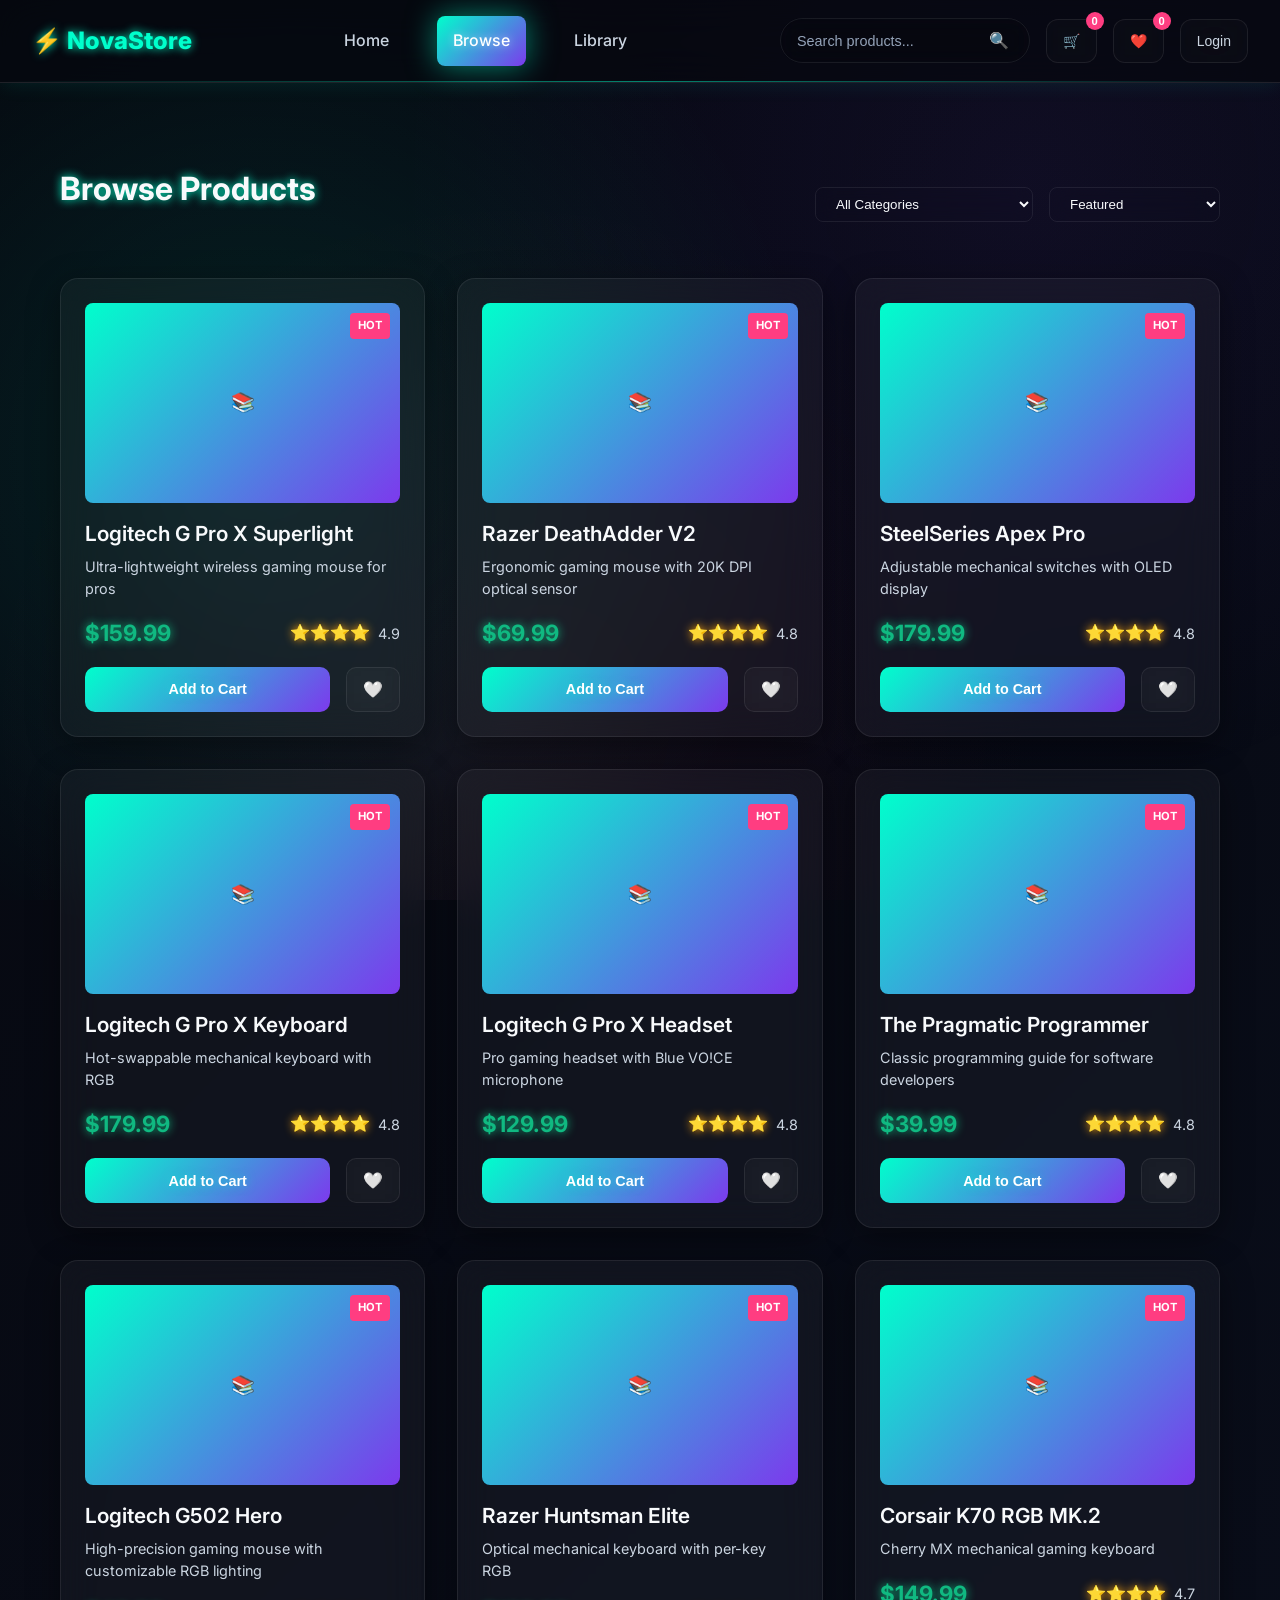
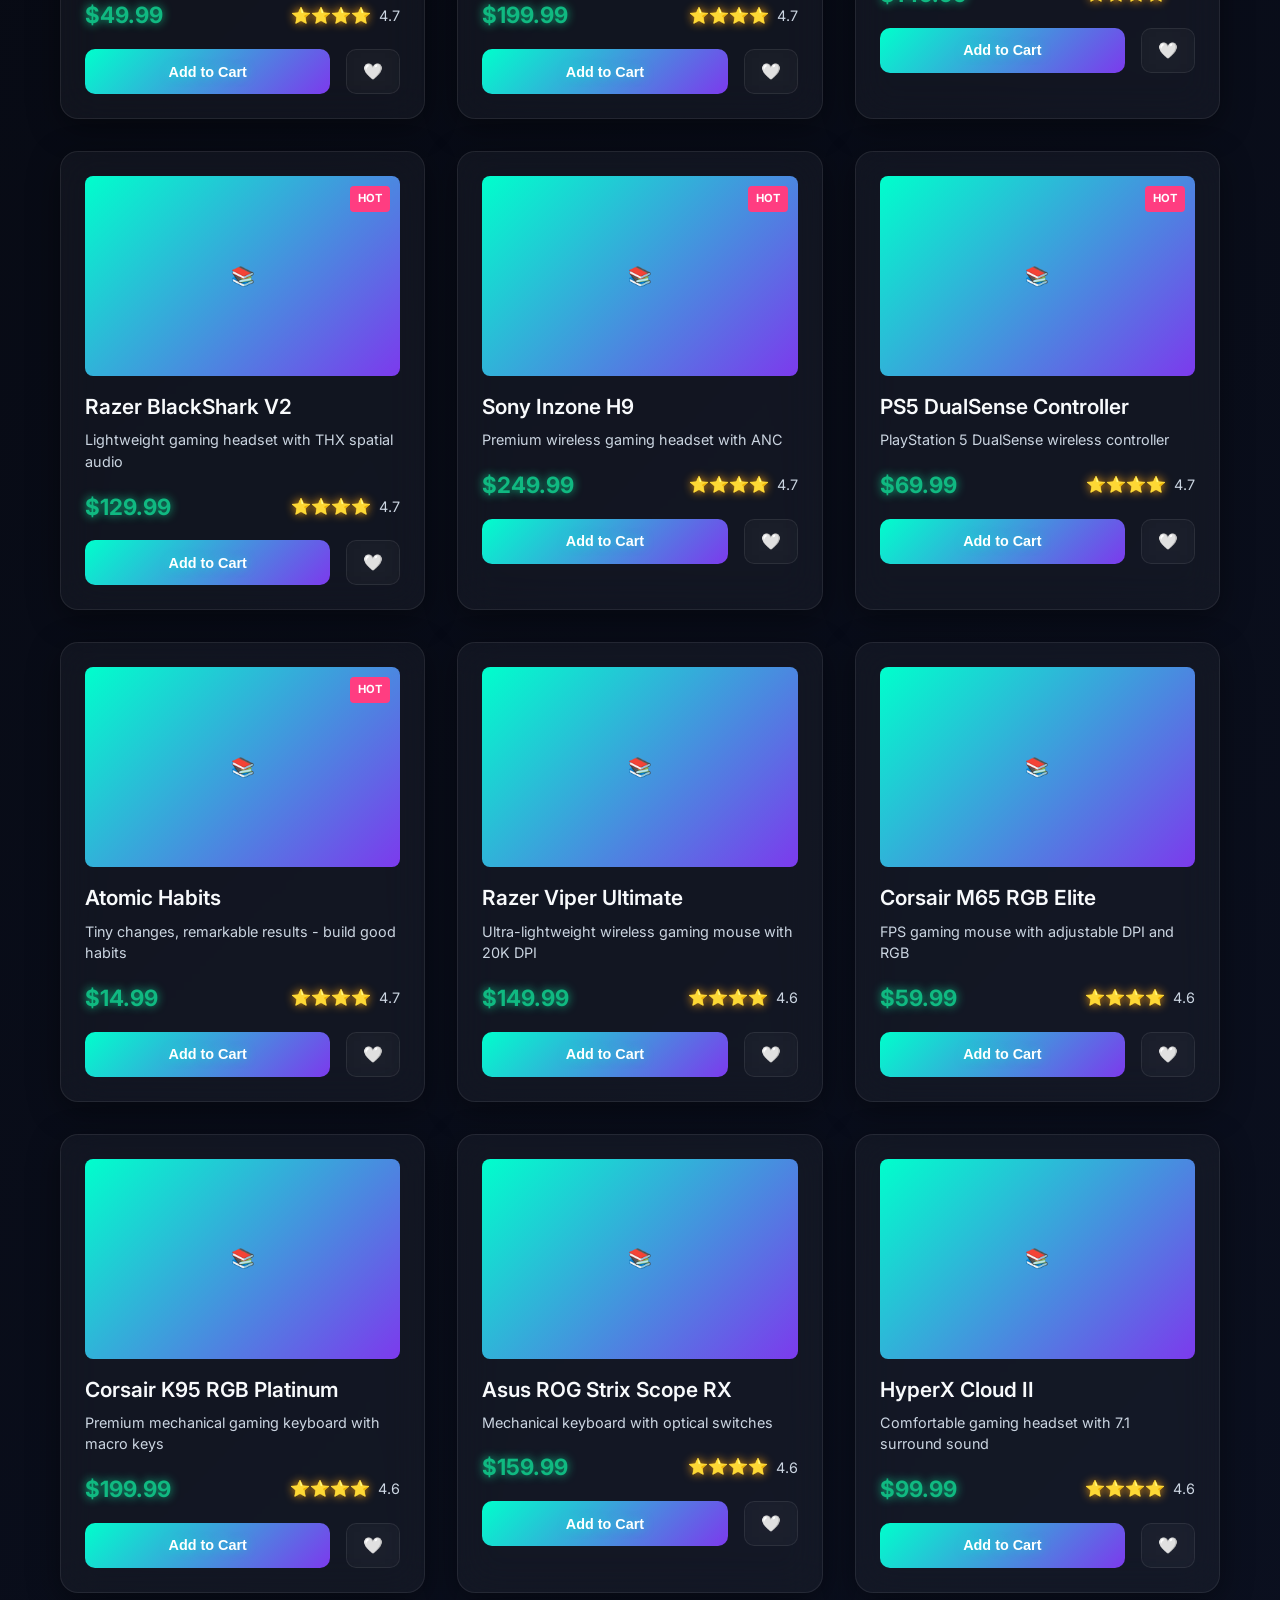
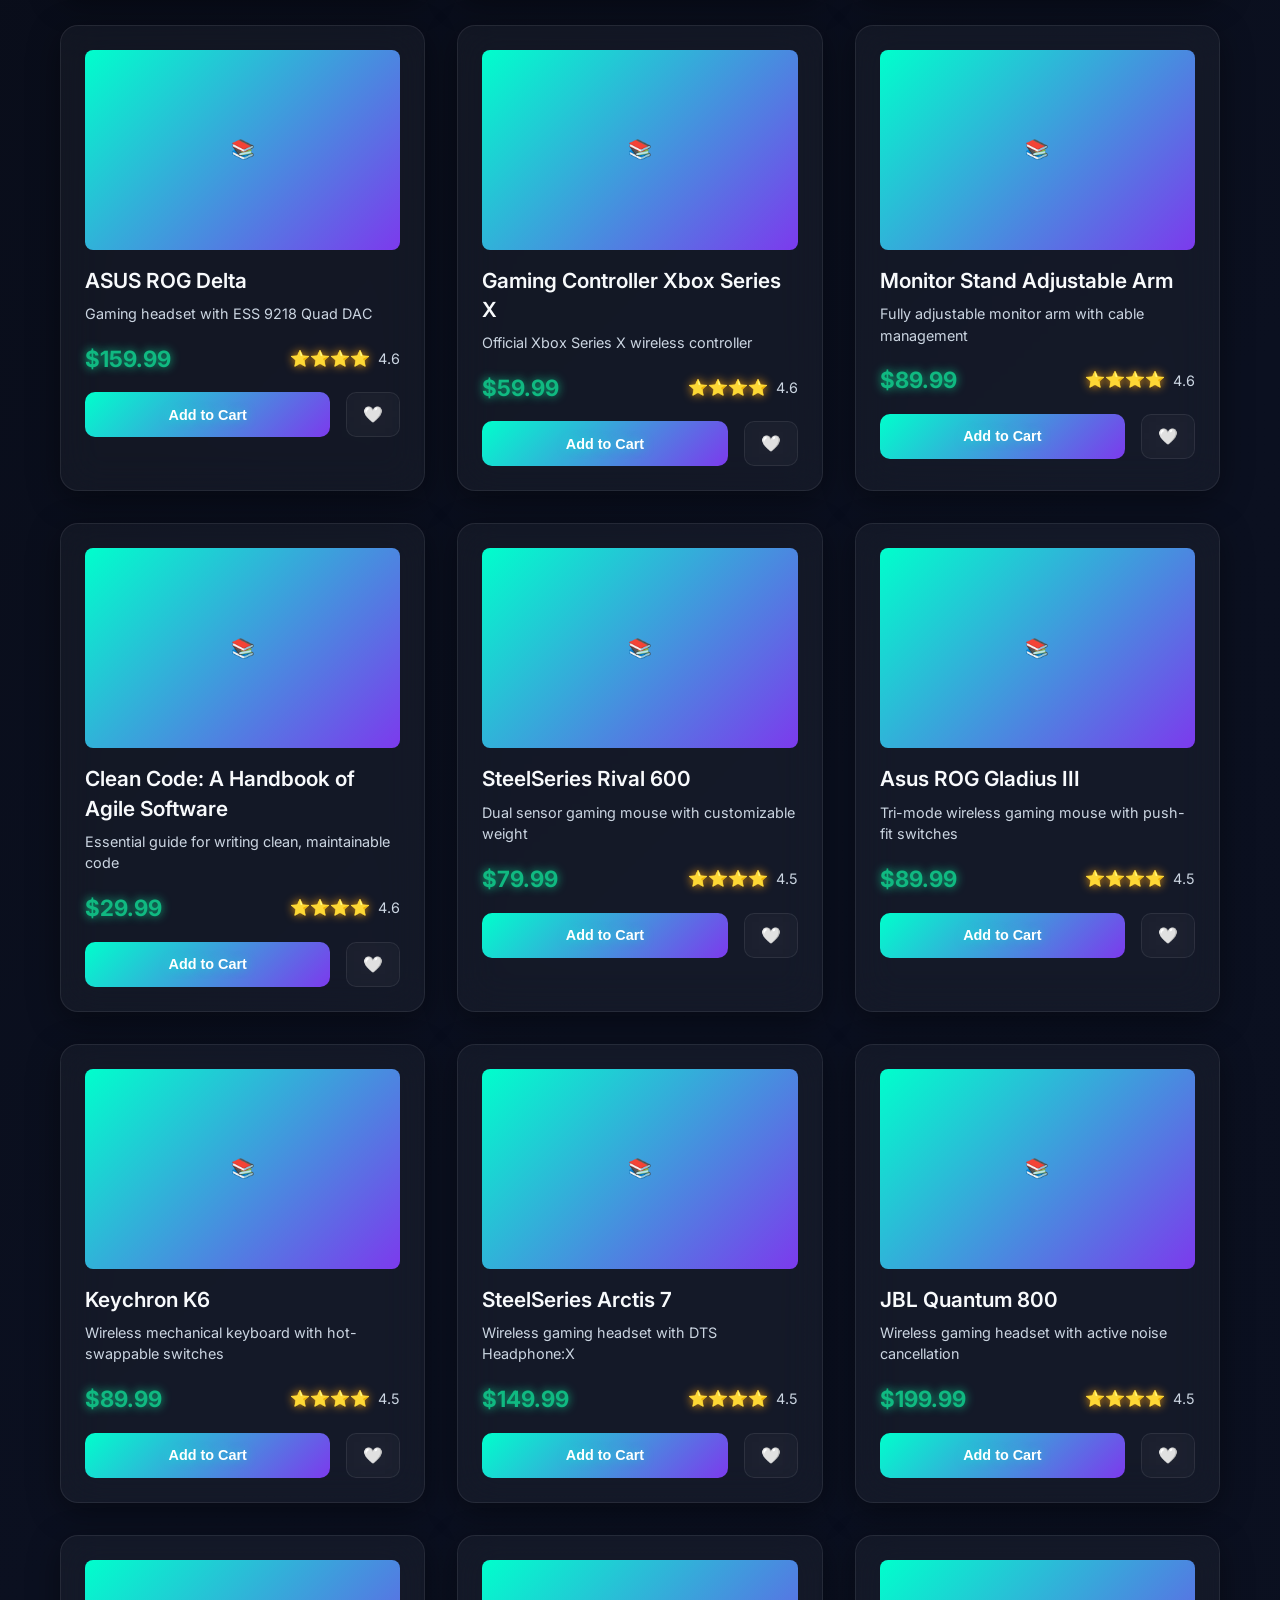
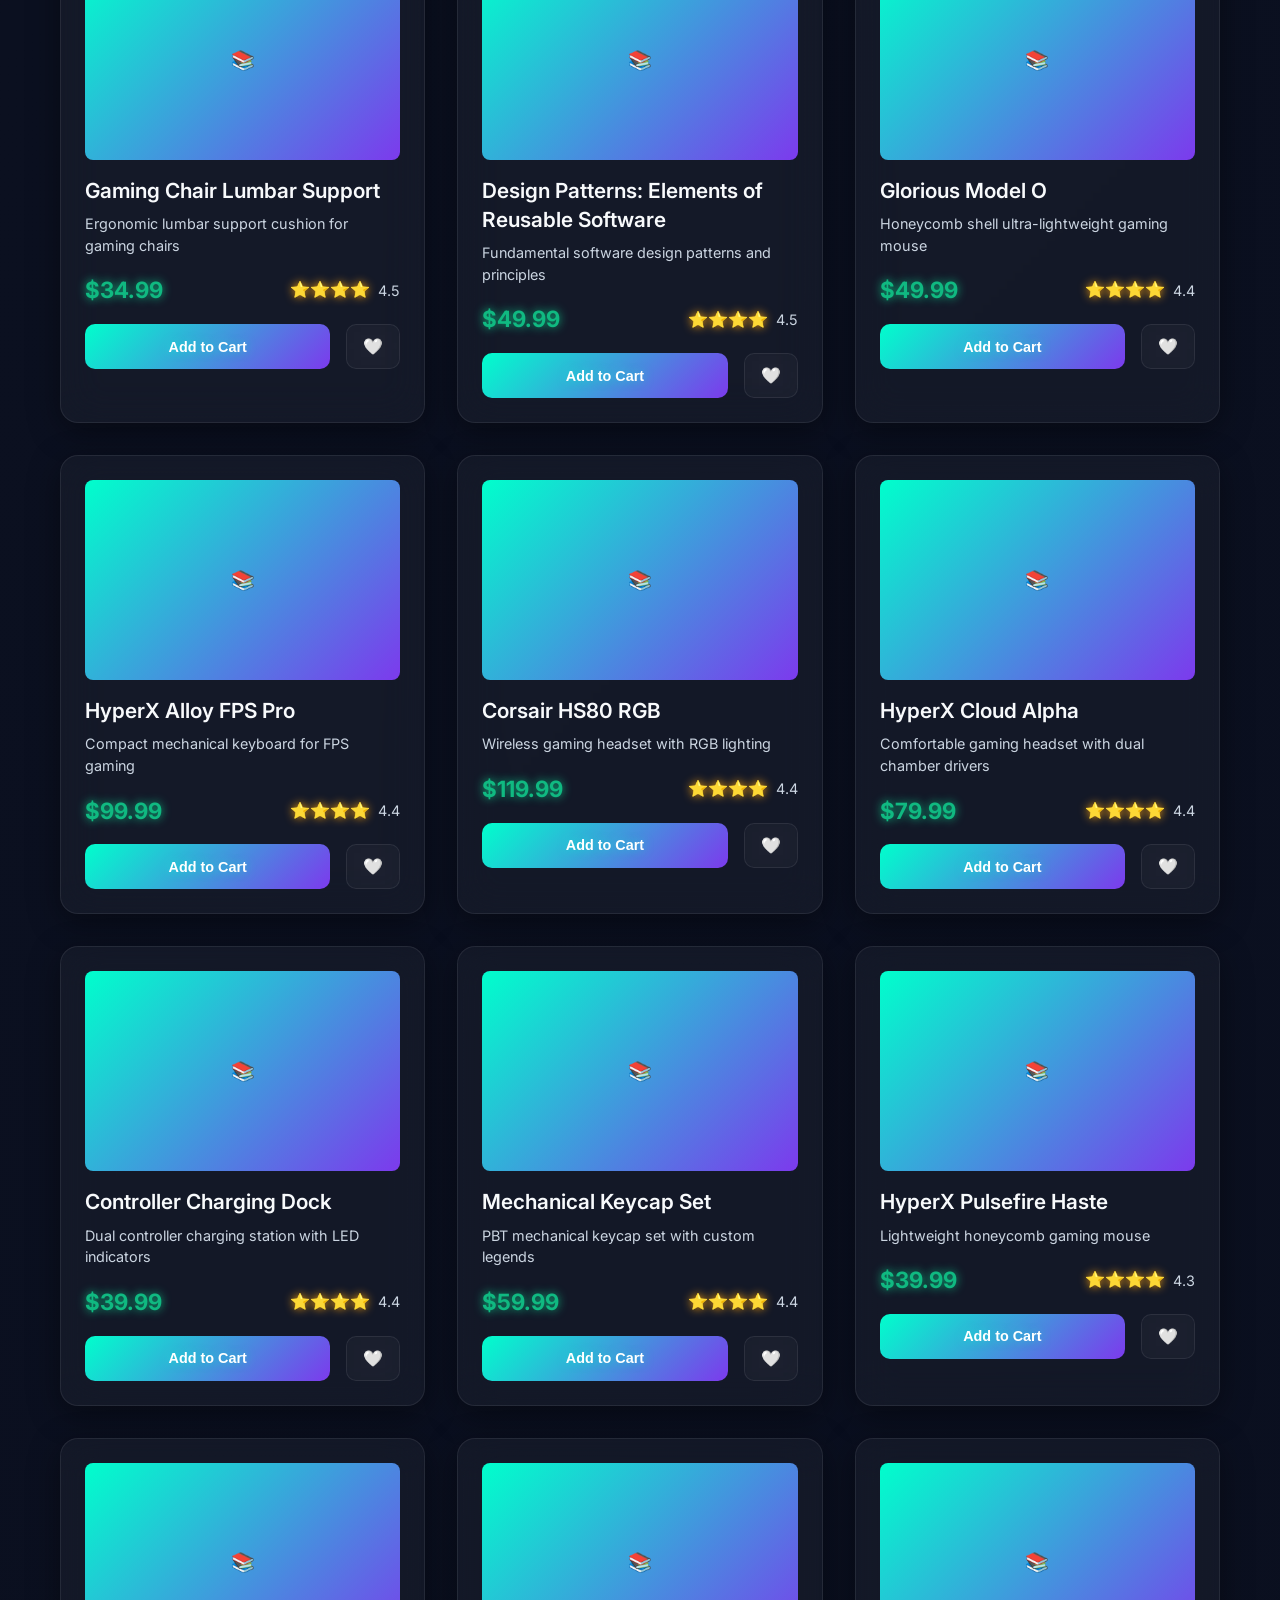
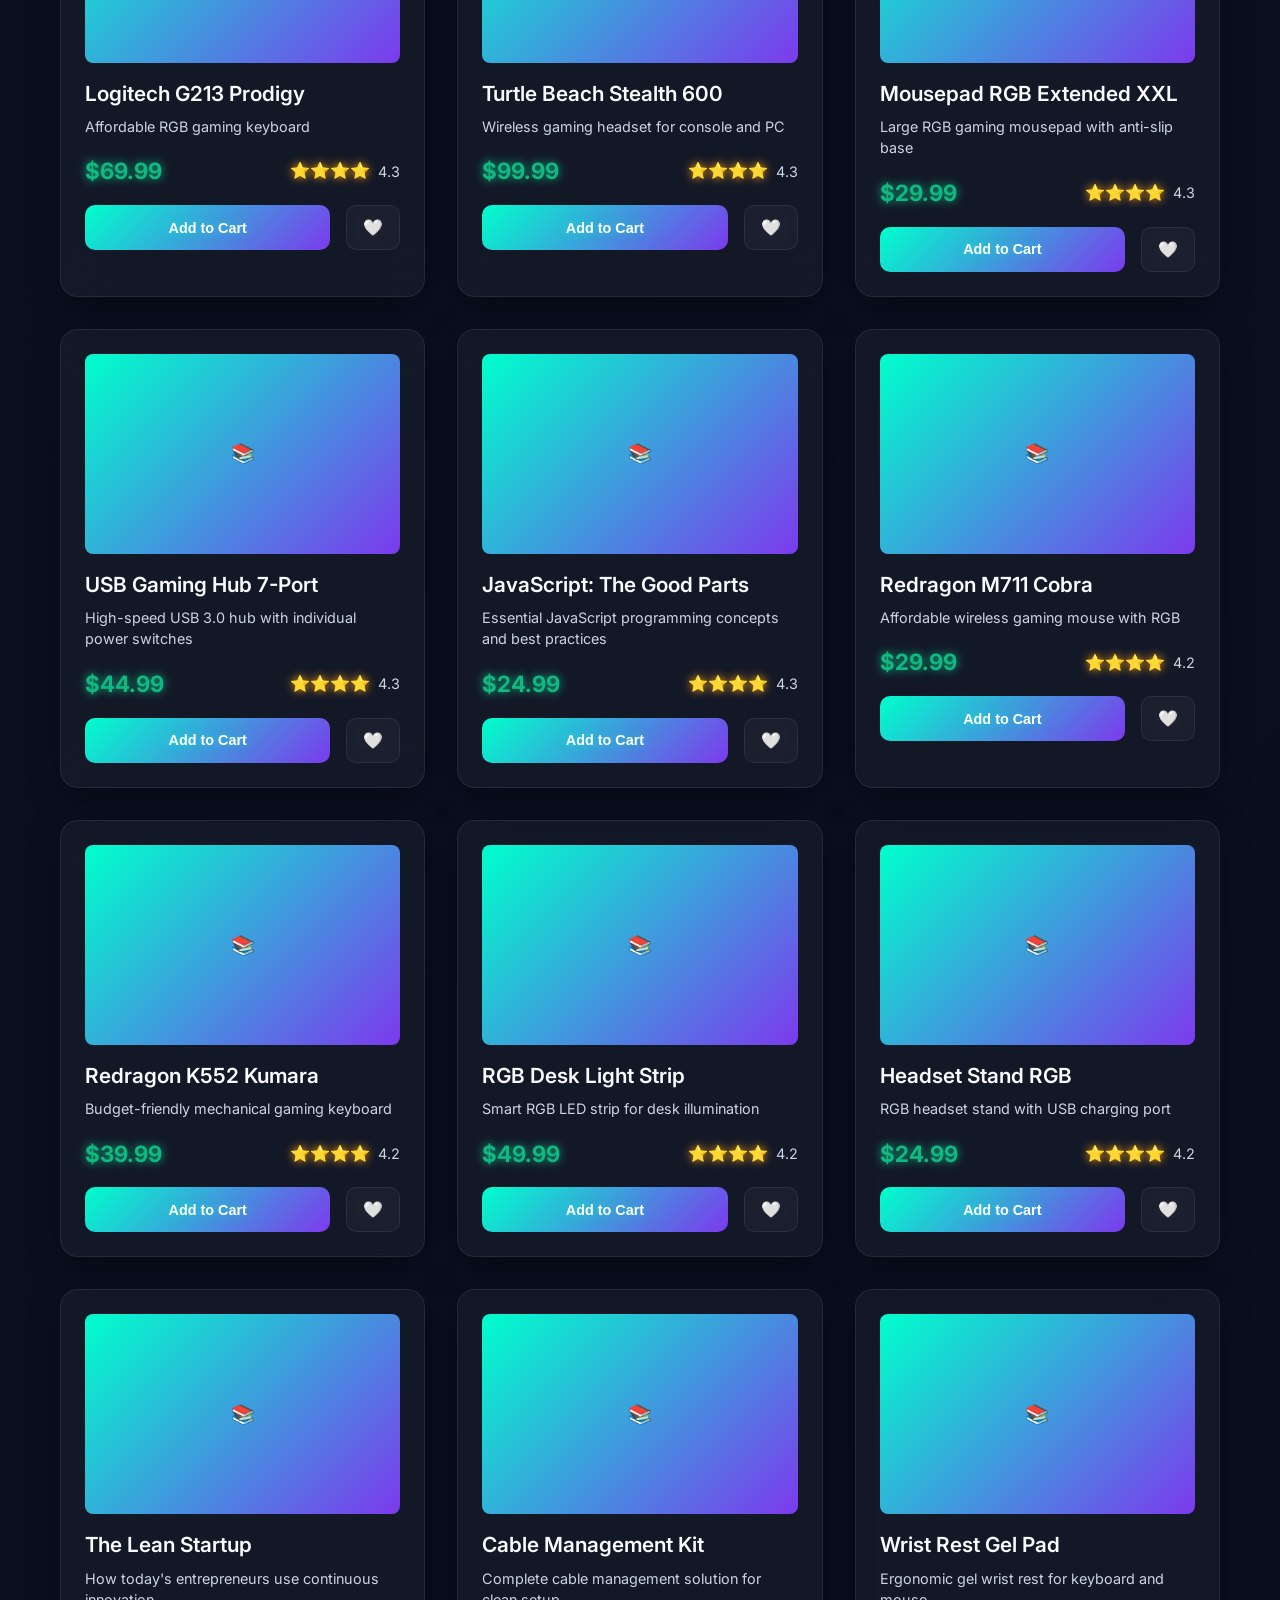
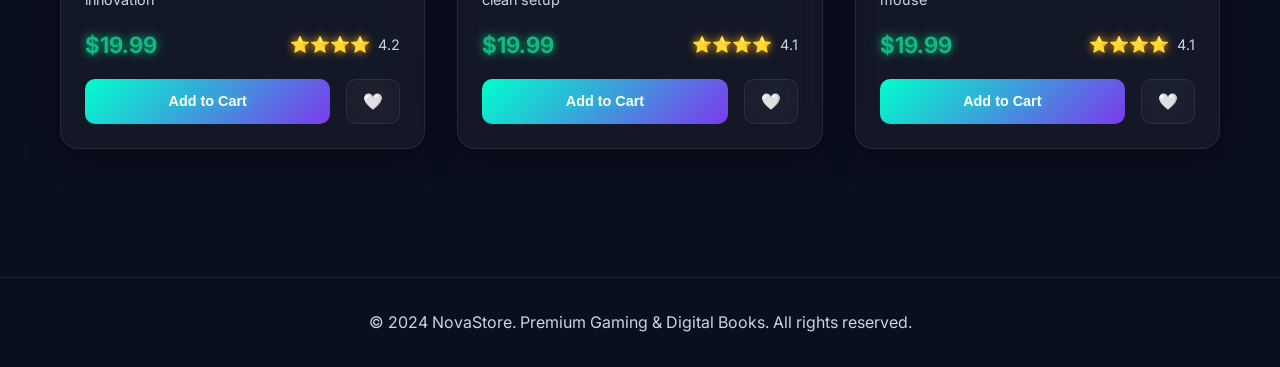
==== browse.html @ 417b8835 "Add files via upload" ====
<!DOCTYPE html>
<html lang="en">
<head>
    <meta charset="UTF-8">
    <meta name="viewport" content="width=device-width, initial-scale=1.0">
    <title>Browse - NovaStore</title>
    <link rel="stylesheet" href="assets/style.css">
    <link rel="preconnect" href="https://fonts.googleapis.com">
    <link rel="preconnect" href="https://fonts.gstatic.com" crossorigin>
    <link href="https://fonts.googleapis.com/css2?family=Inter:wght@300;400;500;600;700;800;900&display=swap" rel="stylesheet">
</head>
<body>
    <!-- Navigation -->
    <nav class="navbar">
        <div class="nav-left">
            <div class="nav-brand">
                <h2>⚡ NovaStore</h2>
            </div>
        </div>
        <div class="nav-center">
            <div class="nav-menu">
                <a href="index.html" class="nav-link">Home</a>
                <a href="browse.html" class="nav-link active">Browse</a>
                <a href="library.html" class="nav-link">Library</a>
            </div>
        </div>
        <div class="nav-right">
            <div class="search-container">
                <input type="text" id="searchInput" placeholder="Search products...">
                <button class="search-btn">🔍</button>
            </div>
            <button class="nav-btn" id="cartBtn">
                <span class="icon">🛒</span>
                <span class="count" id="cartCount">0</span>
            </button>
            <button class="nav-btn" id="wishlistBtn">
                <span class="icon">❤️</span>
                <span class="count" id="wishlistCount">0</span>
            </button>
            <button class="nav-btn" id="loginBtn">Login</button>
        </div>
        <button class="mobile-menu-toggle" id="mobileMenuToggle">☰</button>
    </nav>

    <!-- Browse Section -->
    <section class="browse-section">
        <div class="container">
            <div class="browse-header">
                <h1 class="page-title">Browse Products</h1>
                <div class="filter-controls">
                    <select id="categoryFilter">
                        <option value="all">All Categories</option>
                        <option value="Gaming Gear - Mouse">Gaming Gear - Mouse</option>
                        <option value="Gaming Gear - Keyboard">Gaming Gear - Keyboard</option>
                        <option value="Gaming Gear - Headsets">Gaming Gear - Headsets</option>
                        <option value="Gaming Gear - Accessories">Gaming Gear - Accessories</option>
                        <option value="eBooks">eBooks</option>
                    </select>
                    <select id="sortFilter">
                        <option value="featured">Featured</option>
                        <option value="price-low">Price: Low to High</option>
                        <option value="price-high">Price: High to Low</option>
                        <option value="rating">Rating: High to Low</option>
                    </select>
                </div>
            </div>
            <div class="products-grid" id="allProductsGrid">
                <!-- Products will be dynamically inserted here -->
            </div>
        </div>
    </section>

    <!-- Cart Sidebar -->
    <div class="cart-overlay" id="cartOverlay"></div>
    <div class="cart-sidebar" id="cartSidebar">
        <div class="cart-header">
            <h3>Shopping Cart</h3>
            <button class="close-btn" id="closeCartBtn">×</button>
        </div>
        <div class="cart-items" id="cartItems">
            <!-- Cart items will be dynamically inserted here -->
        </div>
        <div class="cart-footer">
            <div class="cart-total">
                <span>Total:</span>
                <span id="cartTotal">$0.00</span>
            </div>
            <button class="checkout-btn" id="checkoutBtn">Checkout</button>
        </div>
    </div>

    <!-- Wishlist Modal -->
    <div class="wishlist-overlay" id="wishlistOverlay"></div>
    <div class="wishlist-modal" id="wishlistModal">
        <div class="wishlist-header">
            <h3>My Wishlist</h3>
            <button class="close-btn" id="closeWishlistBtn">×</button>
        </div>
        <div class="wishlist-items" id="wishlistItems">
            <!-- Wishlist items will be dynamically inserted here -->
        </div>
    </div>

    <!-- Login Modal -->
    <div class="login-overlay" id="loginOverlay"></div>
    <div class="login-modal" id="loginModal">
        <div class="login-header">
            <h3>Login to NovaStore</h3>
            <button class="close-btn" id="closeLoginBtn">×</button>
        </div>
        <form id="loginForm">
            <div class="form-group">
                <input type="text" id="loginUsername" placeholder="Username" required>
            </div>
            <div class="form-group">
                <input type="password" id="loginPassword" placeholder="Password" required>
            </div>
            <button type="submit" class="btn-primary">Login</button>
        </form>
    </div>

    <!-- Toast Notifications -->
    <div class="toast-container" id="toastContainer"></div>

    <!-- Footer -->
    <footer class="footer">
        <div class="container">
            <p>&copy; 2024 NovaStore. Premium Gaming & Digital Books. All rights reserved.</p>
        </div>
    </footer>

    <script src="assets/app.js" defer></script>
</body>
</html>
---- assets/style.css ----
/* NovaStore - Premium Dark Neon SaaS Gaming Marketplace */
:root {
    /* Premium Dark Neon Theme Variables */
    --bg-primary: #06080f;
    --bg-secondary: #0b1020;
    --bg-gradient: linear-gradient(135deg, #06080f 0%, #0b1020 50%, #0a0f1f 100%);
    --card-bg: rgba(255, 255, 255, 0.04);
    --card-glass: rgba(255, 255, 255, 0.02);
    --border: rgba(255, 255, 255, 0.08);
    --border-glow: rgba(255, 255, 255, 0.12);
    
    /* Neon Accent Colors */
    --primary: #00ffcc;
    --secondary: #7c3aed;
    --accent: #ff3d81;
    --success: #10b981;
    --warning: #f59e0b;
    --error: #ef4444;
    
    /* Text System */
    --text: #e5e7eb;
    --text-primary: #f8fafc;
    --text-secondary: #cbd5e1;
    --text-muted: #94a3b8;
    --text-dim: #64748b;
    
    /* Shadow & Glow System */
    --shadow-glow: 0 0 20px rgba(0, 255, 204, 0.3);
    --shadow-card: 0 8px 32px rgba(0, 0, 0, 0.4);
    --shadow-hover: 0 12px 48px rgba(0, 255, 204, 0.15);
    --glow-primary: 0 0 30px rgba(0, 255, 204, 0.5);
    --glow-secondary: 0 0 25px rgba(124, 58, 237, 0.4);
    --glow-accent: 0 0 20px rgba(255, 61, 129, 0.4);
    
    /* Glass Effect Values */
    --glass-blur: blur(20px);
    --glass-bg: rgba(6, 8, 15, 0.7);
    --glass-border: rgba(255, 255, 255, 0.1);
}

* {
    margin: 0;
    padding: 0;
    box-sizing: border-box;
}

body {
    font-family: 'Inter', -apple-system, BlinkMacSystemFont, 'Segoe UI', sans-serif;
    background: var(--bg-gradient);
    color: var(--text-primary);
    line-height: 1.6;
    overflow-x: hidden;
    min-height: 100vh;
    position: relative;
}

body::before {
    content: '';
    position: fixed;
    top: 0;
    left: 0;
    right: 0;
    bottom: 0;
    background: radial-gradient(circle at 20% 50%, rgba(0, 255, 204, 0.1) 0%, transparent 50%),
                radial-gradient(circle at 80% 20%, rgba(124, 58, 237, 0.08) 0%, transparent 50%),
                radial-gradient(circle at 40% 80%, rgba(255, 61, 129, 0.06) 0%, transparent 50%);
    pointer-events: none;
    z-index: -1;
    animation: backgroundFloat 20s ease-in-out infinite;
}

.container {
    max-width: 1200px;
    margin: 0 auto;
    padding: 0 20px;
}

/* Navigation - Steam Style Glass UI */
.navbar {
    display: flex;
    justify-content: space-between;
    align-items: center;
    padding: 1rem 2rem;
    background: var(--glass-bg);
    backdrop-filter: var(--glass-blur);
    border-bottom: 1px solid var(--glass-border);
    position: sticky;
    top: 0;
    z-index: 1000;
    box-shadow: 0 0 20px rgba(0, 255, 204, 0.1);
    transition: all 0.3s ease;
}

.navbar::after {
    content: '';
    position: absolute;
    bottom: 0;
    left: 0;
    right: 0;
    height: 1px;
    background: linear-gradient(90deg, transparent, var(--primary), transparent);
    opacity: 0.5;
    animation: borderGlow 3s ease-in-out infinite;
}

.nav-left {
    display: flex;
    align-items: center;
    flex: 0 0 auto;
}

.nav-brand h2 {
    font-weight: 800;
    font-size: 1.5rem;
    color: var(--primary);
    margin: 0;
    text-shadow: 0 0 10px var(--primary);
}

.nav-center {
    display: flex;
    justify-content: center;
    align-items: center;
    flex: 1 0 auto;
}

.nav-menu {
    display: flex;
    align-items: center;
    gap: 2rem;
}

.nav-link {
    color: var(--text-secondary);
    text-decoration: none;
    font-weight: 500;
    padding: 0.75rem 1rem;
    border-radius: 8px;
    transition: all 0.3s ease;
    position: relative;
    overflow: hidden;
}

.nav-link::before {
    content: '';
    position: absolute;
    top: 0;
    left: -100%;
    width: 100%;
    height: 100%;
    background: linear-gradient(90deg, transparent, rgba(0, 255, 204, 0.2), transparent);
    transition: left 0.5s ease;
}

.nav-link:hover {
    background: var(--card-glass);
    color: var(--primary);
    transform: translateY(-2px);
    box-shadow: 0 4px 12px rgba(0, 255, 204, 0.2);
}

.nav-link:hover::before {
    left: 100%;
}

.nav-link.active {
    background: linear-gradient(135deg, var(--primary), var(--secondary));
    color: white;
    box-shadow: var(--glow-primary);
    text-shadow: 0 0 10px rgba(255, 255, 255, 0.5);
}

.nav-right {
    display: flex;
    align-items: center;
    gap: 1rem;
    flex: 0 0 auto;
}

.search-container {
    display: flex;
    align-items: center;
    background: var(--bg-glass);
    border: 1px solid var(--border);
    border-radius: 25px;
    padding: 0.5rem 1rem;
    transition: all 0.3s ease;
    min-width: 200px;
    backdrop-filter: blur(10px);
}

.search-container input {
    background: none;
    border: none;
    color: var(--text-primary);
    font-size: 0.9rem;
    width: 100%;
    outline: none;
}

.search-container input::placeholder {
    color: var(--text-muted);
}

.search-btn {
    background: none;
    border: none;
    color: var(--text-secondary);
    cursor: pointer;
    font-size: 1rem;
    padding: 0.25rem;
    margin-left: 0.5rem;
}

.nav-btn {
    background: var(--card-glass);
    border: 1px solid var(--border);
    color: var(--text-secondary);
    border-radius: 10px;
    padding: 0.5rem 1rem;
    cursor: pointer;
    transition: all 0.3s cubic-bezier(0.4, 0, 0.2, 1);
    font-weight: 500;
    font-size: 0.9rem;
    position: relative;
    backdrop-filter: var(--glass-blur);
    overflow: hidden;
}

.nav-btn::before {
    content: '';
    position: absolute;
    top: 50%;
    left: 50%;
    width: 0;
    height: 0;
    background: radial-gradient(circle, rgba(0, 255, 204, 0.2), transparent);
    transform: translate(-50%, -50%);
    transition: all 0.4s ease;
    border-radius: 50%;
}

.nav-btn:hover {
    border-color: var(--primary);
    color: var(--primary);
    transform: translateY(-3px) scale(1.05);
    box-shadow: var(--glow-primary);
}

.nav-btn:hover::before {
    width: 100%;
    height: 100%;
}

.nav-btn.bounce {
    animation: cartBounce 0.6s ease;
}

.nav-btn .count {
    position: absolute;
    top: -8px;
    right: -8px;
    background: var(--accent);
    color: white;
    border-radius: 50%;
    width: 18px;
    height: 18px;
    display: flex;
    align-items: center;
    justify-content: center;
    font-size: 0.7rem;
    font-weight: 700;
}

/* Enhanced Badge/Count Styling */
.cart-count,
.wishlist-count,
.badge,
.item-count {
    position: absolute;
    top: -6px;
    right: -6px;

    min-width: 18px;
    height: 18px;
    padding: 0 5px;

    display: flex;
    align-items: center;
    justify-content: center;

    font-size: 11px;
    font-weight: 700;
    line-height: 1;

    border-radius: 999px;

    background: #ff3d81;
    color: #ffffff;

    box-shadow: 0 0 10px rgba(255, 61, 129, 0.5);

    z-index: 10;
}

/* Enhanced Navigation Button Styling */
.nav-actions button,
.nav-btn,
.icon-btn {
    position: relative;

    /* make buttons bigger */
    padding: 10px 16px;
    min-width: 44px;
    min-height: 44px;

    font-size: 14px;

    display: flex;
    align-items: center;
    justify-content: center;

    border-radius: 12px;
}

/* make icons container stable */
.nav-actions {
    display: flex;
    align-items: center;
    gap: 12px;
}

.navbar,
.nav-actions,
.nav-btn,
.icon-btn {
    overflow: visible !important;
}

/* Make sure navbar is on top layer */
.navbar {
    position: sticky;
    top: 0;
    z-index: 9999;
}

/* Ensure buttons are proper stacking context */
.nav-actions button,
.nav-btn,
.icon-btn {
    position: relative;
    z-index: 1;
}

/* FORCE badge ABOVE EVERYTHING */
.cart-count,
.wishlist-count,
.badge,
.item-count {
    position: absolute;
    top: -6px;
    right: -6px;

    z-index: 99999 !important;

    min-width: 18px;
    height: 18px;

    display: flex;
    align-items: center;
    justify-content: center;

    font-size: 11px;
    font-weight: 700;

    border-radius: 999px;

    background: #ff3d81;
    color: white;

    box-shadow: 0 0 10px rgba(255, 61, 129, 0.6);
}

/* extra safety for mobile */
@media (max-width: 768px) {
    .nav-actions button,
    .nav-btn,
    .icon-btn {
        padding: 12px 18px;
        min-width: 48px;
        min-height: 48px;
    }
}

.mobile-menu-toggle {
    display: none;
    background: var(--bg-glass);
    border: 1px solid var(--border);
    border-radius: 8px;
    padding: 0.5rem;
    cursor: pointer;
    color: var(--text-primary);
    font-size: 1.2rem;
}

/* Hero Section */
.hero {
    padding: 8rem 0;
    background: linear-gradient(135deg, var(--bg-dark) 0%, var(--bg-card) 100%);
    position: relative;
    overflow: hidden;
}

.hero-content {
    text-align: center;
    position: relative;
    z-index: 1;
    max-width: 800px;
    margin: 0 auto;
}

.hero-title {
    font-size: clamp(2.5rem, 5vw, 4rem);
    font-weight: 900;
    margin-bottom: 1rem;
    background: linear-gradient(135deg, var(--primary), var(--secondary));
    -webkit-background-clip: text;
    background-clip: text;
    -webkit-text-fill-color: transparent;
    color: transparent;
    text-shadow: 0 0 30px rgba(99, 102, 241, 0.5);
}

.hero-subtitle {
    font-size: 1.2rem;
    color: var(--text-secondary);
    margin-bottom: 2rem;
    opacity: 0.9;
}

.hero-actions {
    display: flex;
    gap: 1rem;
    justify-content: center;
    flex-wrap: wrap;
}

.hero-background {
    position: absolute;
    top: 0;
    left: 0;
    right: 0;
    bottom: 0;
    background: radial-gradient(circle, rgba(99, 102, 241, 0.1) 0%, transparent 70%);
    animation: float 6s ease-in-out infinite;
}

/* Section Styles */
section {
    padding: 5rem 0;
}

.section-title, .page-title {
    font-size: 2rem;
    font-weight: 700;
    color: var(--text-primary);
    margin-bottom: 2rem;
    text-align: center;
    text-shadow: 0 0 10px var(--primary);
}

/* Featured Section */
.featured-section {
    background: var(--bg-card);
    border-top: 1px solid var(--border);
}

/* Categories Section */
.categories-section {
    background: var(--bg-dark);
}

.categories-grid {
    display: grid;
    grid-template-columns: repeat(auto-fit, minmax(250px, 1fr));
    gap: 2rem;
    margin-bottom: 3rem;
}

.category-card {
    background: var(--bg-glass);
    border: 1px solid var(--border);
    border-radius: 16px;
    padding: 2rem;
    text-align: center;
    cursor: pointer;
    transition: all 0.3s ease;
    backdrop-filter: blur(10px);
    position: relative;
    overflow: hidden;
}

.category-card:hover {
    transform: translateY(-8px);
    border-color: var(--primary);
    box-shadow: 0 20px 40px rgba(99, 102, 241, 0.3);
}

.category-icon {
    font-size: 3rem;
    margin-bottom: 1rem;
    filter: drop-shadow(0 0 10px var(--secondary));
}

.category-card h3 {
    font-size: 1.3rem;
    font-weight: 600;
    color: var(--text-primary);
    margin-bottom: 0.5rem;
}

.category-card p {
    color: var(--text-secondary);
    font-size: 0.9rem;
}

/* Browse Section */
.browse-section {
    background: var(--bg-dark);
    min-height: 60vh;
}

.browse-header {
    display: flex;
    justify-content: space-between;
    align-items: center;
    margin-bottom: 2rem;
    flex-wrap: wrap;
    gap: 1rem;
}

.filter-controls {
    display: flex;
    gap: 1rem;
}

.filter-controls select {
    background: var(--bg-glass);
    border: 1px solid var(--border);
    color: var(--text-primary);
    padding: 0.5rem 1rem;
    border-radius: 8px;
    cursor: pointer;
    min-width: 150px;
    backdrop-filter: blur(10px);
    transition: all 0.3s ease;
}

.filter-controls select:hover {
    border-color: var(--primary);
}

/* Library Section */
.library-section {
    background: var(--bg-dark);
    min-height: 60vh;
}

.library-header {
    display: flex;
    justify-content: space-between;
    align-items: center;
    margin-bottom: 2rem;
    flex-wrap: wrap;
    gap: 1rem;
}

.library-stats {
    color: var(--text-secondary);
    font-size: 1rem;
}

.library-stats #libraryCount {
    color: var(--primary);
    font-weight: 600;
}

.empty-state {
    text-align: center;
    padding: 4rem 2rem;
    background: var(--bg-glass);
    border: 1px solid var(--border);
    border-radius: 16px;
    backdrop-filter: blur(10px);
}

.empty-icon {
    font-size: 4rem;
    margin-bottom: 1rem;
    opacity: 0.5;
}

.empty-state h3 {
    font-size: 1.5rem;
    color: var(--text-primary);
    margin-bottom: 1rem;
}

.empty-state p {
    color: var(--text-secondary);
    margin-bottom: 2rem;
}

/* Products Grid */
.products-grid {
    display: grid;
    grid-template-columns: repeat(auto-fill, minmax(300px, 1fr));
    gap: 2rem;
    margin-bottom: 3rem;
}

/* Product Cards - World-Class Glassmorphism */
.product-card {
    background: var(--card-bg);
    border: 1px solid var(--border);
    border-radius: 18px;
    padding: 1.5rem;
    transition: all 0.4s cubic-bezier(0.4, 0, 0.2, 1);
    position: relative;
    overflow: hidden;
    backdrop-filter: var(--glass-blur);
    box-shadow: var(--shadow-card);
}

.product-card::before {
    content: '';
    position: absolute;
    top: 0;
    left: 0;
    right: 0;
    bottom: 0;
    background: linear-gradient(135deg, 
        rgba(0, 255, 204, 0.05) 0%, 
        rgba(124, 58, 237, 0.03) 50%, 
        rgba(255, 61, 129, 0.02) 100%);
    opacity: 0;
    transition: opacity 0.4s ease;
    pointer-events: none;
}

.product-card:hover {
    transform: translateY(-12px) scale(1.02);
    border-color: var(--primary);
    box-shadow: var(--shadow-hover);
    background: var(--card-glass);
}

.product-card:hover::before {
    opacity: 1;
}

.product-image {
    width: 100%;
    height: 200px;
    background: linear-gradient(135deg, var(--primary), var(--secondary));
    border-radius: 8px;
    display: flex;
    align-items: center;
    justify-content: center;
    color: white;
    font-size: 1.2rem;
    font-weight: 600;
    margin-bottom: 1rem;
    position: relative;
}

.product-badge {
    position: absolute;
    top: 10px;
    right: 10px;
    background: var(--accent);
    color: white;
    padding: 0.25rem 0.5rem;
    border-radius: 4px;
    font-size: 0.7rem;
    font-weight: 700;
    text-transform: uppercase;
}

.product-title {
    font-size: 1.3rem;
    font-weight: 600;
    color: var(--text-primary);
    margin-bottom: 0.5rem;
    line-height: 1.4;
}

.product-description {
    color: var(--text-secondary);
    font-size: 0.9rem;
    line-height: 1.5;
    margin-bottom: 1rem;
}

.product-meta {
    display: flex;
    justify-content: space-between;
    align-items: center;
    margin-bottom: 1rem;
}

.product-price {
    font-size: 1.4rem;
    font-weight: 700;
    color: var(--success);
    text-shadow: 0 0 10px var(--success);
}

.product-rating {
    display: flex;
    align-items: center;
    gap: 0.5rem;
}

.stars {
    color: var(--warning);
    filter: drop-shadow(0 0 5px var(--warning));
}

.rating-value {
    color: var(--text-secondary);
    font-size: 0.9rem;
}

.product-actions {
    display: flex;
    gap: 1rem;
}

.product-btn {
    background: linear-gradient(135deg, var(--primary), var(--secondary));
    color: white;
    border: none;
    border-radius: 10px;
    padding: 0.75rem 1.5rem;
    font-weight: 600;
    cursor: pointer;
    transition: all 0.3s cubic-bezier(0.4, 0, 0.2, 1);
    font-size: 0.9rem;
    flex: 1;
    text-shadow: 0 0 10px rgba(0, 255, 204, 0.5);
    position: relative;
    overflow: hidden;
}

.product-btn::before {
    content: '';
    position: absolute;
    top: 0;
    left: -100%;
    width: 100%;
    height: 100%;
    background: linear-gradient(90deg, transparent, rgba(255, 255, 255, 0.2), transparent);
    transition: left 0.6s ease;
}

.product-btn:hover {
    transform: translateY(-3px) scale(1.02);
    box-shadow: var(--glow-primary);
    background: linear-gradient(135deg, var(--primary), var(--accent));
}

.product-btn:hover::before {
    left: 100%;
}

.product-btn:active {
    transform: translateY(-1px) scale(1.01);
    transition: all 0.1s ease;
}

.product-btn:disabled {
    background: var(--text-dim);
    cursor: not-allowed;
    transform: none;
    box-shadow: none;
    opacity: 0.6;
}

.product-btn:disabled::before {
    display: none;
}

.wishlist-btn {
    background: var(--card-glass);
    border: 1px solid var(--border);
    color: var(--text-secondary);
    border-radius: 10px;
    padding: 0.75rem 1rem;
    cursor: pointer;
    transition: all 0.3s cubic-bezier(0.4, 0, 0.2, 1);
    font-size: 1rem;
    backdrop-filter: var(--glass-blur);
    position: relative;
    overflow: hidden;
}

.wishlist-btn::before {
    content: '';
    position: absolute;
    top: 50%;
    left: 50%;
    width: 0;
    height: 0;
    background: radial-gradient(circle, rgba(255, 61, 129, 0.3), transparent);
    transform: translate(-50%, -50%);
    transition: all 0.4s ease;
    border-radius: 50%;
}

.wishlist-btn:hover {
    border-color: var(--accent);
    color: var(--accent);
    transform: translateY(-3px) scale(1.05);
    box-shadow: var(--glow-accent);
    background: var(--card-bg);
}

.wishlist-btn:hover::before {
    width: 100%;
    height: 100%;
}

.wishlist-btn.active {
    background: linear-gradient(135deg, var(--accent), var(--secondary));
    border-color: var(--accent);
    color: white;
    box-shadow: var(--glow-accent);
    animation: heartPulse 1.5s ease-in-out infinite;
}

.wishlist-btn:active {
    transform: translateY(-1px) scale(1.02);
    transition: all 0.1s ease;
}

/* Cart Sidebar */
.cart-overlay, .wishlist-overlay, .login-overlay {
    position: fixed;
    top: 0;
    left: 0;
    right: 0;
    bottom: 0;
    background: rgba(0, 0, 0, 0.9);
    z-index: 999;
    opacity: 0;
    visibility: hidden;
    transition: all 0.3s ease;
    backdrop-filter: blur(10px);
}

.cart-overlay.active, .wishlist-overlay.active, .login-overlay.active {
    opacity: 1;
    visibility: visible;
}

.cart-sidebar {
    position: fixed;
    top: 0;
    right: -400px;
    width: 350px;
    height: 100vh;
    background: var(--bg-card);
    border-left: 1px solid var(--primary);
    z-index: 1000;
    transition: right 0.3s ease;
    overflow-y: auto;
    backdrop-filter: blur(20px);
}

.cart-sidebar.active {
    right: 0;
    box-shadow: -10px 0 30px rgba(99, 102, 241, 0.3);
}

.cart-header, .wishlist-header, .login-header {
    display: flex;
    justify-content: space-between;
    align-items: center;
    padding: 1.5rem;
    border-bottom: 1px solid var(--border);
}

.close-btn {
    background: none;
    border: none;
    color: var(--text-muted);
    font-size: 1.5rem;
    cursor: pointer;
    padding: 0.5rem;
    transition: color 0.3s ease;
}

.close-btn:hover {
    color: var(--accent);
}

.cart-items, .wishlist-items {
    padding: 1rem;
    max-height: calc(100vh - 200px);
    overflow-y: auto;
}

.cart-item, .wishlist-item {
    display: flex;
    justify-content: space-between;
    align-items: center;
    padding: 1rem;
    border-bottom: 1px solid var(--border);
    background: var(--bg-glass);
    margin-bottom: 0.5rem;
    border-radius: 8px;
}

.cart-item:last-child, .wishlist-item:last-child {
    border-bottom: none;
}

.cart-item-info, .wishlist-item-info {
    flex: 1;
}

.cart-item-title, .wishlist-item-title {
    font-weight: 600;
    color: var(--text-primary);
    margin-bottom: 0.5rem;
}

.cart-item-price, .wishlist-item-price {
    color: var(--success);
    font-weight: 700;
    margin-bottom: 0.5rem;
}

.quantity-controls {
    display: flex;
    align-items: center;
    gap: 0.5rem;
}

.quantity-btn {
    background: var(--bg-glass);
    border: 1px solid var(--border);
    color: var(--text-secondary);
    border-radius: 4px;
    width: 24px;
    height: 24px;
    cursor: pointer;
    display: flex;
    align-items: center;
    justify-content: center;
    font-size: 0.8rem;
    transition: all 0.3s ease;
}

.quantity-btn:hover {
    background: var(--primary);
    color: white;
}

.quantity-value {
    color: var(--text-primary);
    font-weight: 500;
    min-width: 20px;
    text-align: center;
}

.remove-item {
    background: none;
    border: none;
    color: var(--accent);
    cursor: pointer;
    padding: 0.5rem;
    transition: color 0.3s ease;
}

.remove-item:hover {
    color: var(--error);
}

.cart-footer {
    padding: 1.5rem;
    border-top: 1px solid var(--border);
    background: var(--bg-glass);
}

.cart-total {
    display: flex;
    justify-content: space-between;
    align-items: center;
    margin-bottom: 1rem;
    font-size: 1.1rem;
    font-weight: 600;
}

.checkout-btn {
    background: linear-gradient(135deg, var(--success), var(--primary));
    color: white;
    border: none;
    border-radius: 8px;
    padding: 0.75rem 1.5rem;
    font-weight: 600;
    cursor: pointer;
    transition: all 0.3s ease;
    width: 100%;
    text-shadow: 0 0 10px rgba(16, 185, 129, 0.5);
}

.checkout-btn:hover {
    transform: translateY(-2px);
    box-shadow: 0 10px 20px rgba(16, 185, 129, 0.4);
}

/* Modals */
.wishlist-modal, .login-modal {
    position: fixed;
    top: 50%;
    left: 50%;
    transform: translate(-50%, -50%);
    background: var(--bg-card);
    border: 1px solid var(--primary);
    border-radius: 16px;
    padding: 2rem;
    max-width: 500px;
    width: 90%;
    z-index: 1001;
    opacity: 0;
    visibility: hidden;
    transition: all 0.3s ease;
    backdrop-filter: blur(20px);
}

.wishlist-modal.active, .login-modal.active {
    opacity: 1;
    visibility: visible;
    transform: translate(-50%, -50%) scale(1);
    box-shadow: 0 20px 40px rgba(99, 102, 241, 0.3);
}

/* Forms */
.form-group {
    margin-bottom: 1.5rem;
}

.form-group input {
    width: 100%;
    background: var(--bg-glass);
    border: 1px solid var(--border);
    border-radius: 8px;
    padding: 1rem;
    color: var(--text-primary);
    font-size: 1rem;
    transition: all 0.3s ease;
}

.form-group input:focus {
    outline: none;
    border-color: var(--primary);
    box-shadow: 0 0 10px rgba(99, 102, 241, 0.2);
}

.form-group input::placeholder {
    color: var(--text-muted);
}

/* Buttons */
.btn-primary, .btn-secondary {
    background: linear-gradient(135deg, var(--primary), var(--secondary));
    color: white;
    border: none;
    border-radius: 8px;
    padding: 0.75rem 2rem;
    font-weight: 600;
    cursor: pointer;
    transition: all 0.3s ease;
    text-decoration: none;
    display: inline-block;
    text-shadow: 0 0 10px rgba(99, 102, 241, 0.5);
}

.btn-secondary {
    background: var(--bg-glass);
    border: 1px solid var(--primary);
    color: var(--text-primary);
}

.btn-primary:hover, .btn-secondary:hover {
    transform: translateY(-2px);
    box-shadow: 0 10px 20px rgba(99, 102, 241, 0.4);
}

/* Toast Notifications */
.toast-container {
    position: fixed;
    top: 20px;
    right: 20px;
    z-index: 2000;
}

.toast {
    background: var(--card-glass);
    border: 1px solid var(--border);
    border-radius: 12px;
    padding: 1rem 1.5rem;
    margin-bottom: 1rem;
    color: var(--text-primary);
    font-weight: 500;
    animation: slideInFromRight 0.4s cubic-bezier(0.4, 0, 0.2, 1);
    min-width: 280px;
    backdrop-filter: var(--glass-blur);
    box-shadow: var(--shadow-card);
    position: relative;
    overflow: hidden;
}

.toast::before {
    content: '';
    position: absolute;
    top: 0;
    left: 0;
    right: 0;
    height: 2px;
    background: linear-gradient(90deg, transparent, var(--primary), transparent);
    animation: shimmer 2s ease-in-out infinite;
}

.toast.success {
    border-color: var(--success);
    background: rgba(16, 185, 129, 0.1);
}

.toast.error {
    border-color: var(--error);
    background: rgba(239, 68, 68, 0.1);
}

/* Footer */
.footer {
    background: var(--bg-card);
    padding: 2rem 0;
    text-align: center;
    border-top: 1px solid var(--border);
}

.footer p {
    color: var(--text-secondary);
}

/* High-End SaaS Animations */
@keyframes fadeIn {
    from { opacity: 0; }
    to { opacity: 1; }
}

@keyframes fadeInUp {
    from { 
        opacity: 0;
        transform: translateY(40px);
    }
    to {
        opacity: 1;
        transform: translateY(0);
    }
}

@keyframes slideInFromRight {
    from { 
        opacity: 0;
        transform: translateX(50px);
    }
    to {
        opacity: 1;
        transform: translateX(0);
    }
}

@keyframes float {
    0%, 100% { transform: translate(-50%, -50%) scale(1); }
    50% { transform: translate(-50%, -50%) scale(1.1); }
}

@keyframes backgroundFloat {
    0%, 100% { 
        background-position: 0% 50%;
        transform: scale(1);
    }
    50% { 
        background-position: 100% 50%;
        transform: scale(1.05);
    }
}

@keyframes borderGlow {
    0%, 100% { opacity: 0.3; }
    50% { opacity: 0.8; }
}

@keyframes heartPulse {
    0%, 100% { 
        transform: scale(1);
        box-shadow: var(--glow-accent);
    }
    50% { 
        transform: scale(1.05);
        box-shadow: 0 0 25px rgba(255, 61, 129, 0.6);
    }
}

@keyframes glowPulse {
    0%, 100% { 
        box-shadow: var(--glow-primary);
    }
    50% { 
        box-shadow: 0 0 40px rgba(0, 255, 204, 0.7);
    }
}

@keyframes cartBounce {
    0%, 100% { transform: scale(1); }
    25% { transform: scale(1.2) rotate(-5deg); }
    50% { transform: scale(0.9) rotate(5deg); }
    75% { transform: scale(1.1) rotate(-2deg); }
}

@keyframes shimmer {
    0% { background-position: -200% center; }
    100% { background-position: 200% center; }
}

.animate-fade-in {
    opacity: 0;
    animation: fadeIn 0.8s ease-out forwards;
}

/* Mobile Responsiveness */
@media (max-width: 768px) {
    .navbar {
        padding: 1rem;
        flex-wrap: wrap;
    }
    
    .nav-left {
        flex: 1;
    }
    
    .nav-center {
        order: 3;
        flex-basis: 100%;
        margin-top: 1rem;
    }
    
    .nav-menu {
        display: none;
        position: absolute;
        top: 100%;
        left: 0;
        right: 0;
        background: var(--bg-card);
        border: 1px solid var(--primary);
        border-radius: 12px;
        padding: 1rem;
        opacity: 0;
        visibility: hidden;
        transform: translateY(-10px);
        transition: all 0.3s ease;
        z-index: 999;
        flex-direction: column;
        gap: 1rem;
    }
    
    .nav-menu.active {
        display: flex;
        opacity: 1;
        visibility: visible;
        transform: translateY(0);
    }
    
    .mobile-menu-toggle {
        display: block;
    }
    
    .products-grid {
        grid-template-columns: repeat(auto-fill, minmax(250px, 1fr));
        gap: 1rem;
    }
    
    .cart-sidebar {
        width: 300px;
        right: -300px;
    }
    
    .wishlist-modal, .login-modal {
        width: 95%;
        margin: 1rem;
        padding: 1.5rem;
    }
    
    .hero-actions {
        flex-direction: column;
        align-items: center;
    }
    
    .browse-header, .library-header {
        flex-direction: column;
        gap: 1rem;
    }
    
    .filter-controls {
        justify-content: center;
    }
    
    .categories-grid {
        grid-template-columns: repeat(auto-fit, minmax(200px, 1fr));
        gap: 1rem;
    }
}

@media (max-width: 480px) {
    .products-grid {
        grid-template-columns: 1fr;
    }
    
    .nav-right {
        gap: 0.5rem;
    }
    
    .search-container {
        min-width: 150px;
    }
    
    .nav-btn {
        padding: 0.5rem 0.75rem;
        font-size: 0.8rem;
    }
}
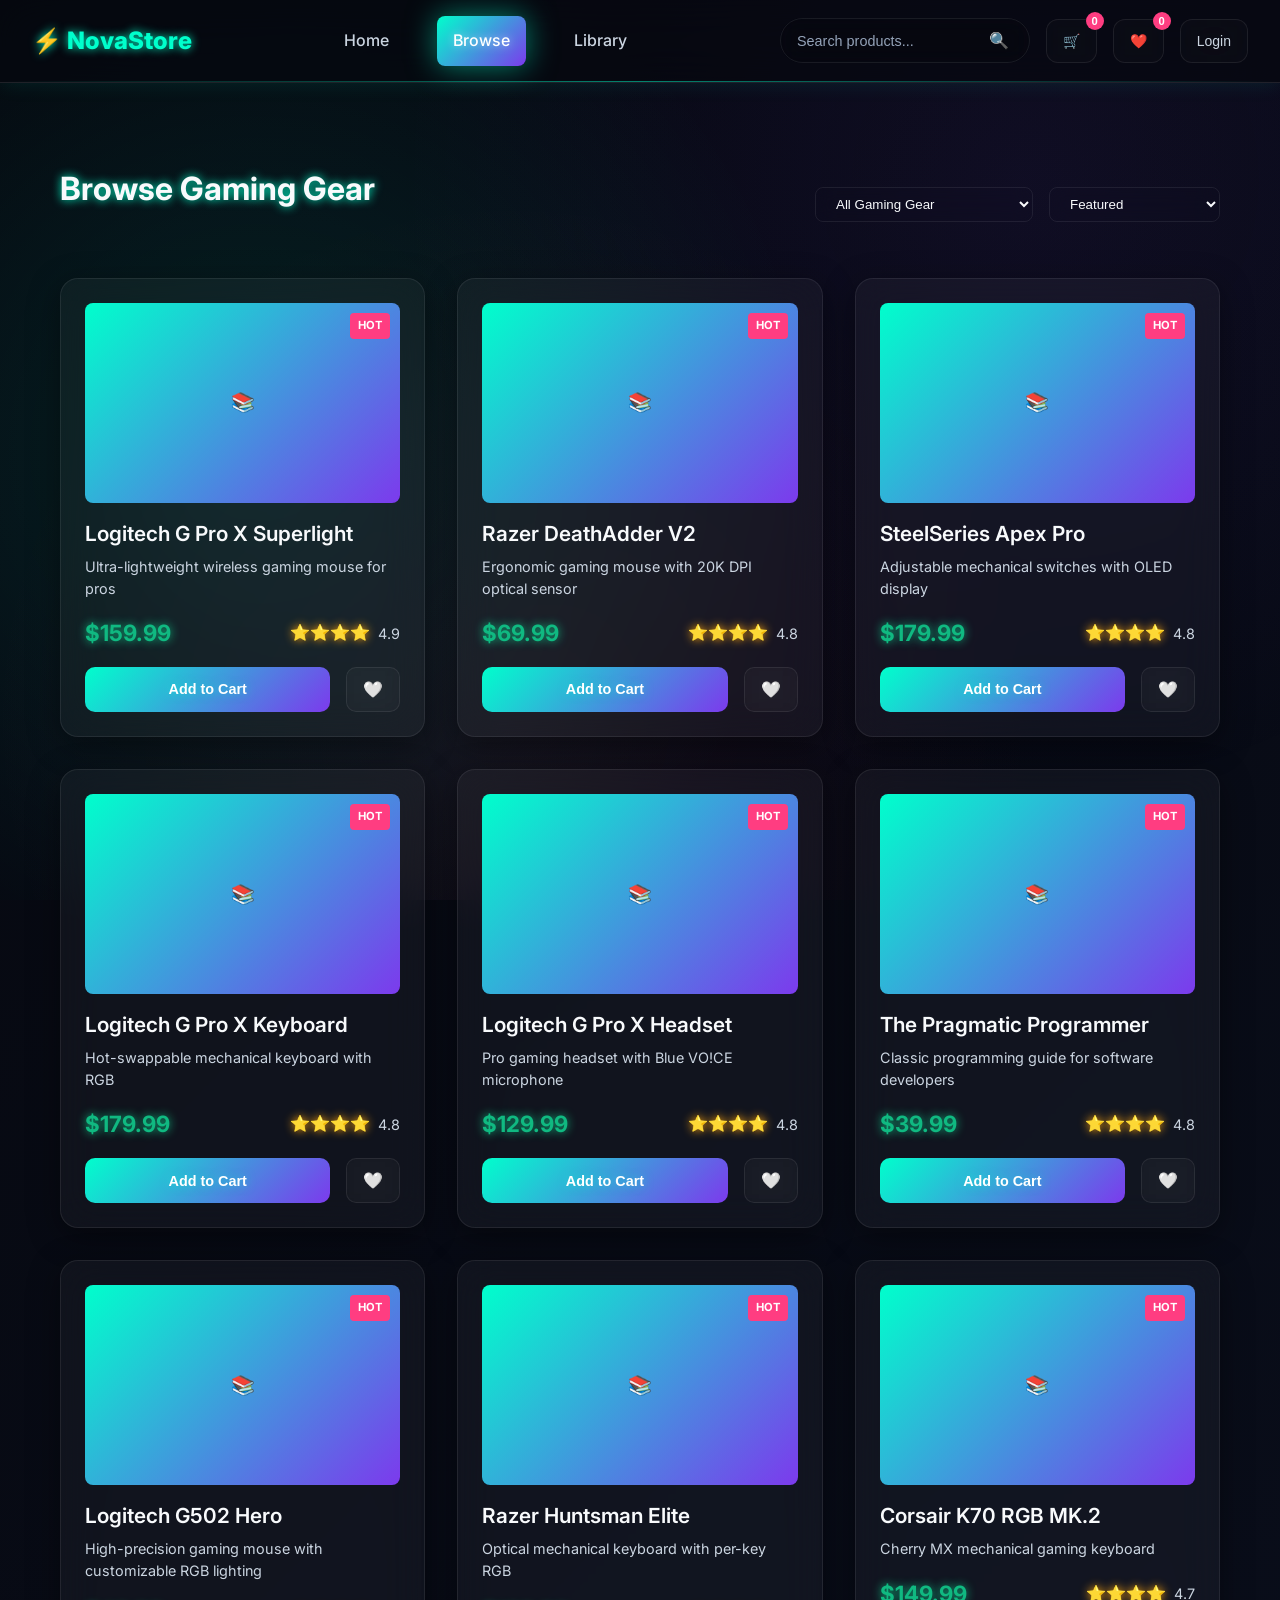
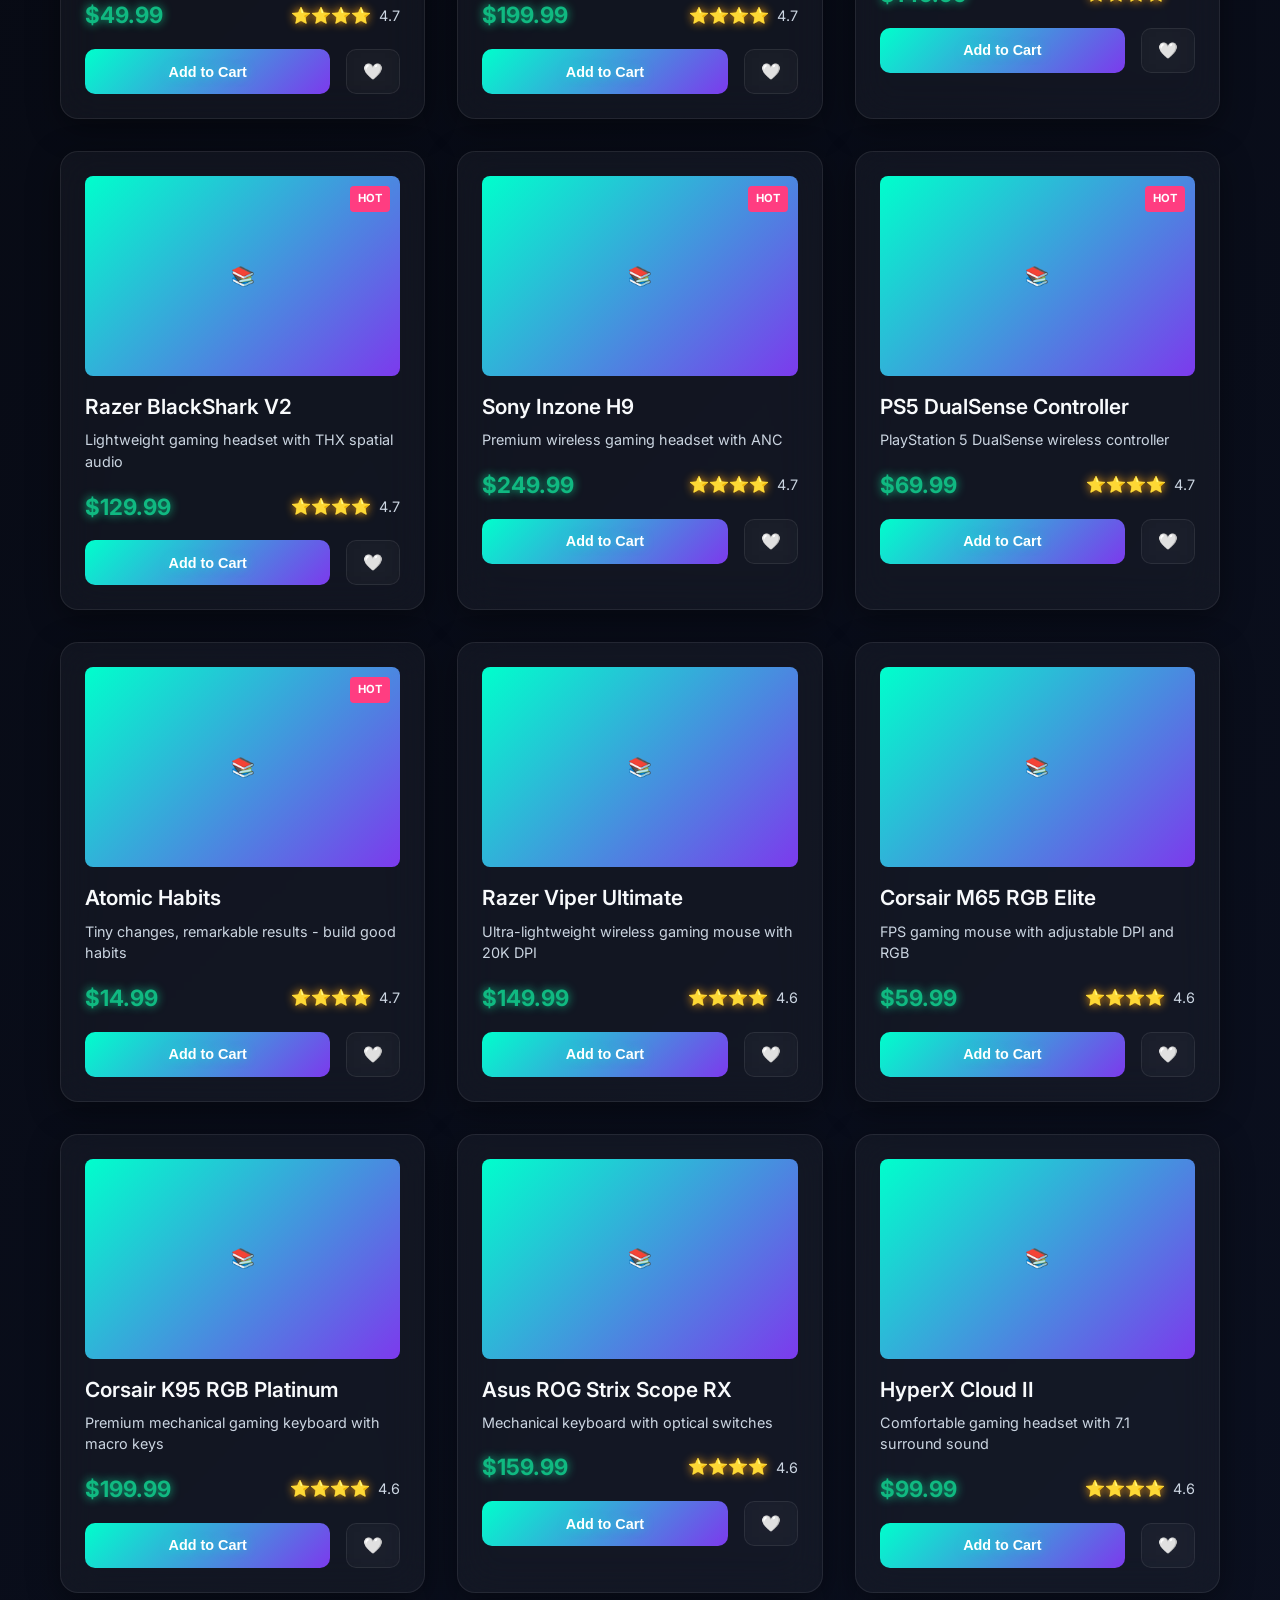
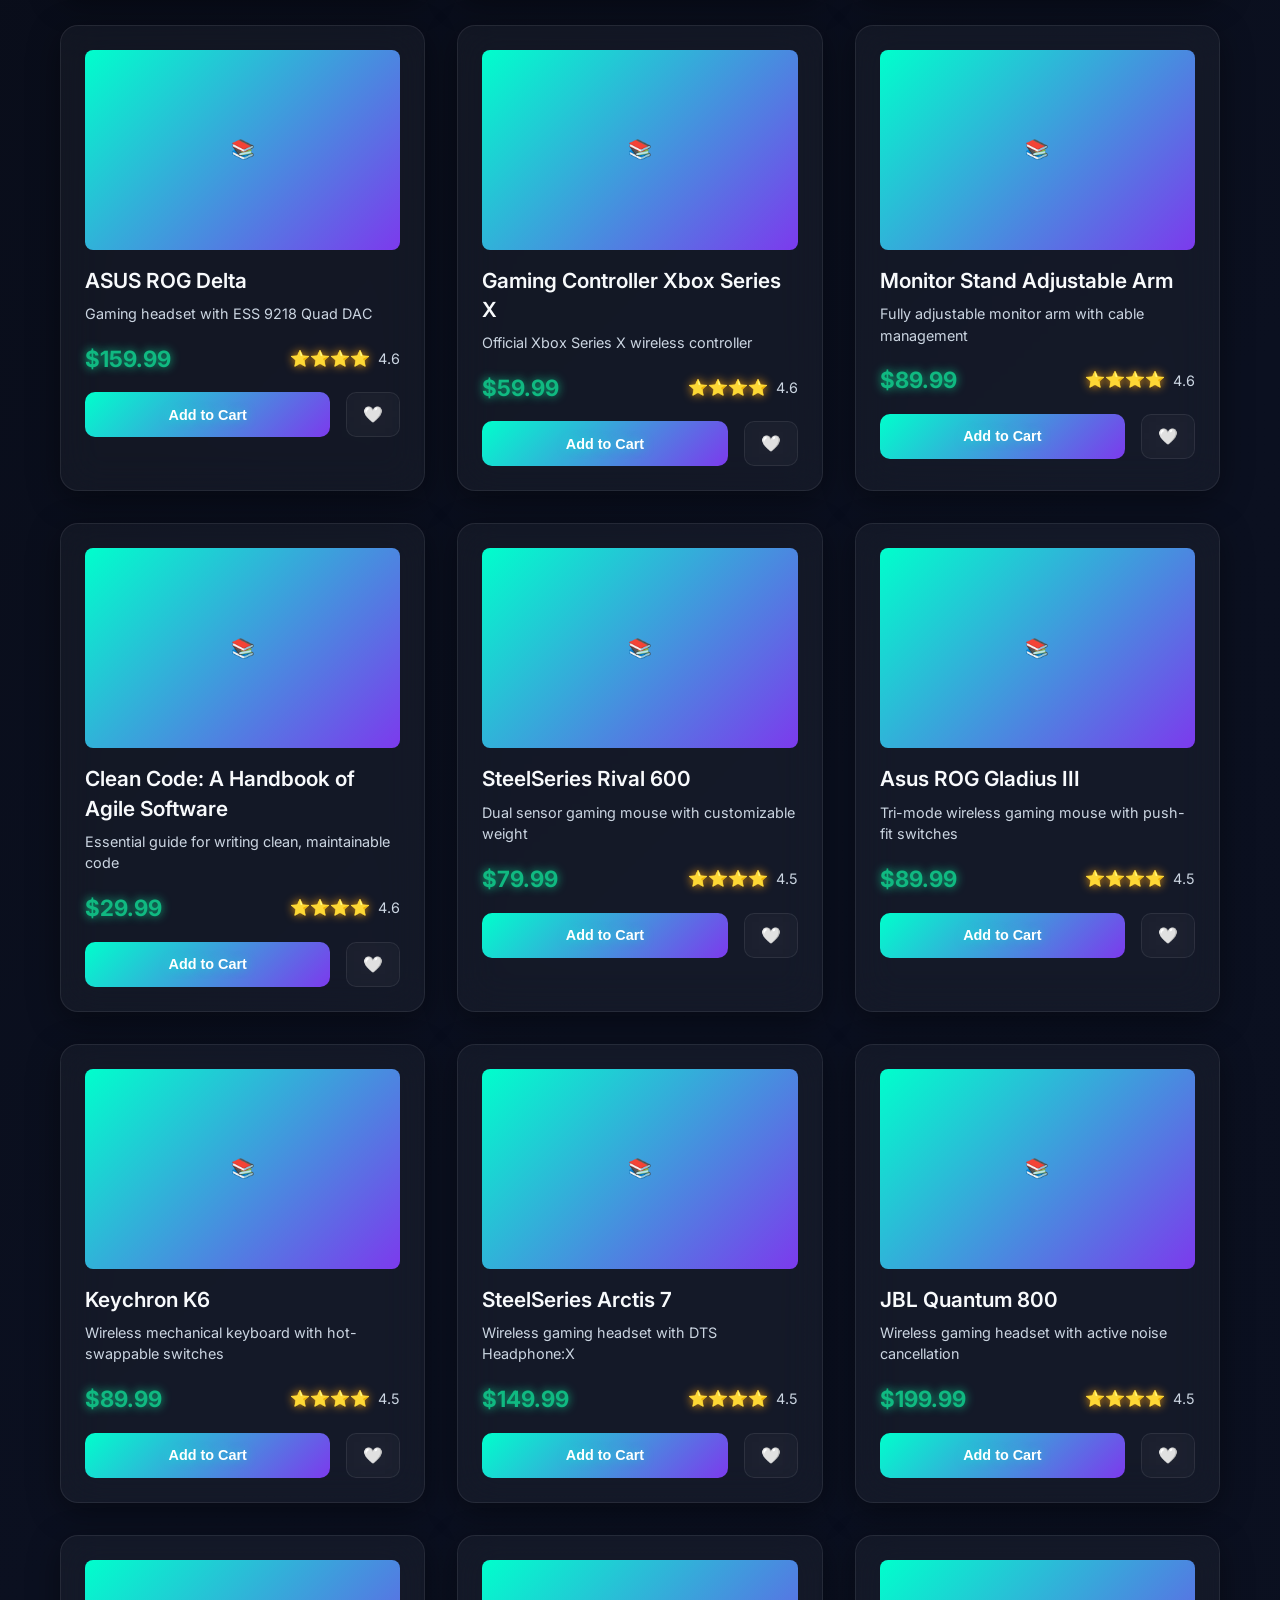
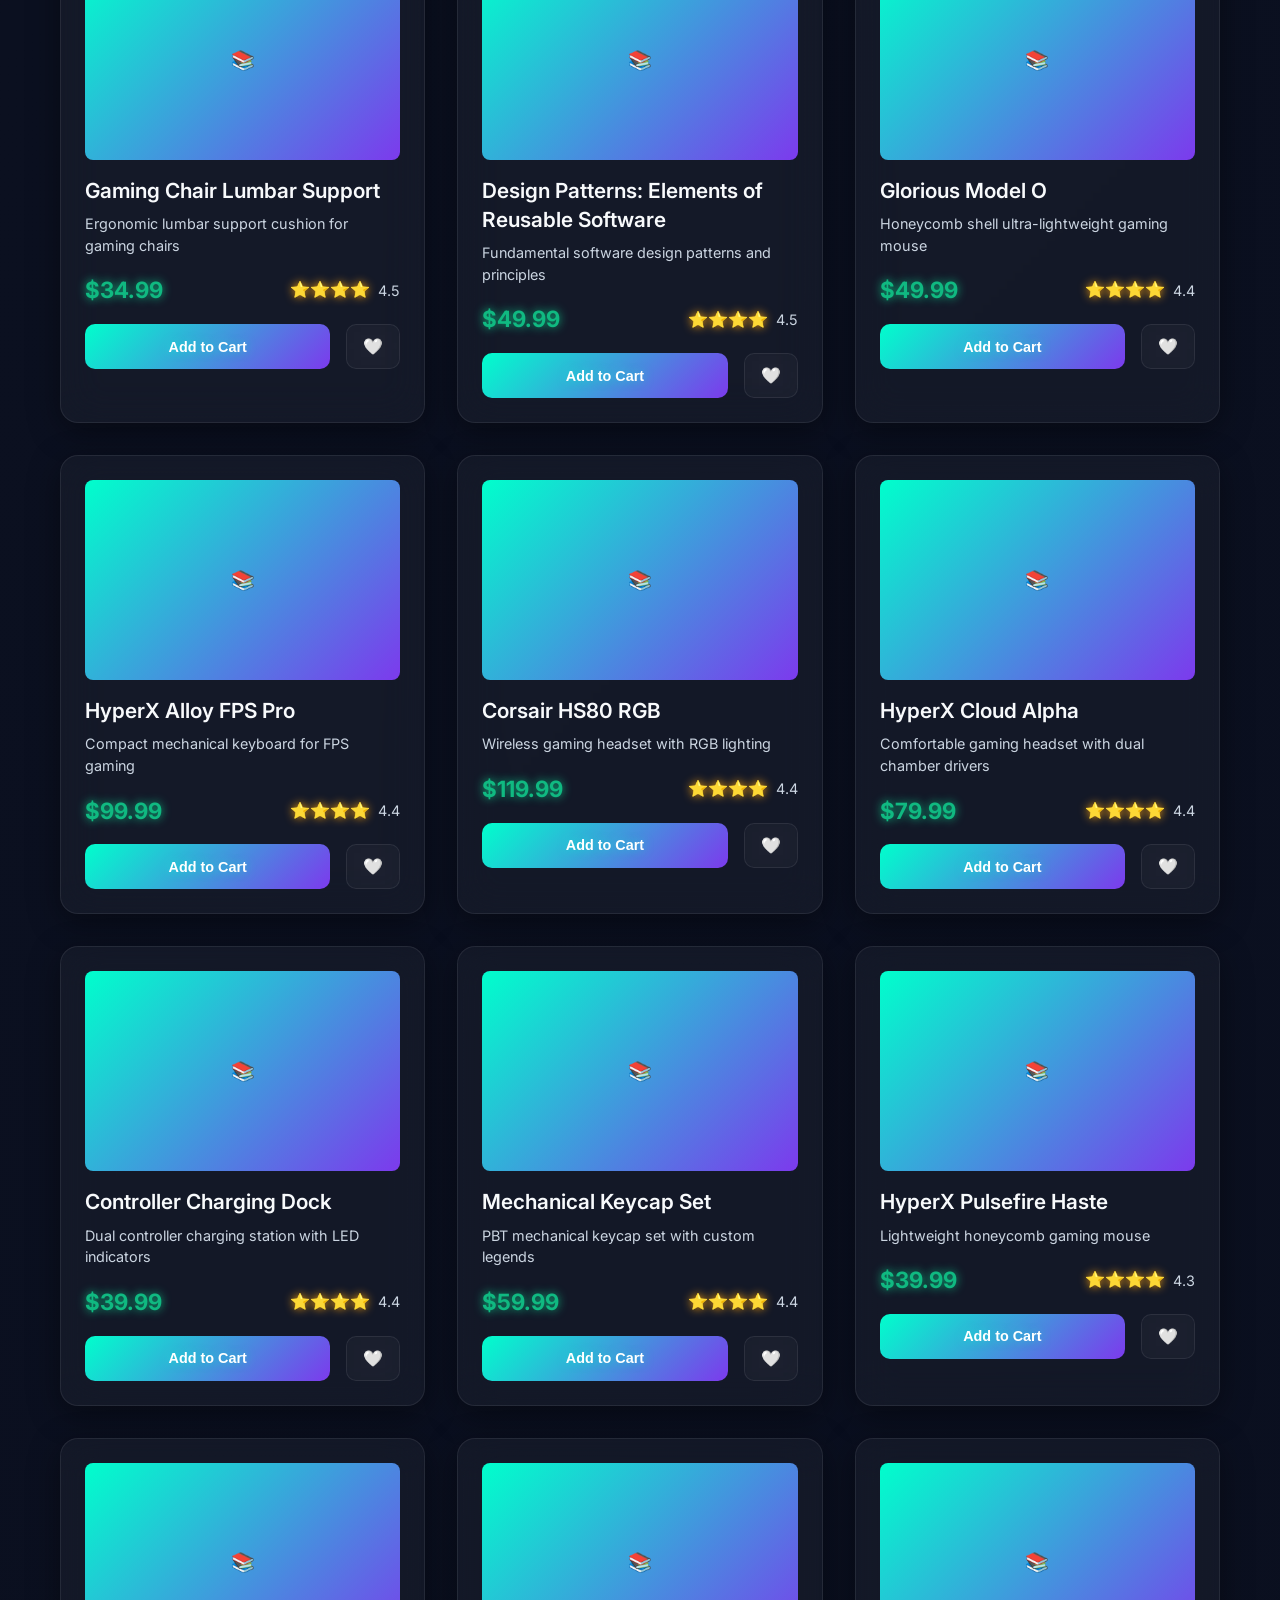
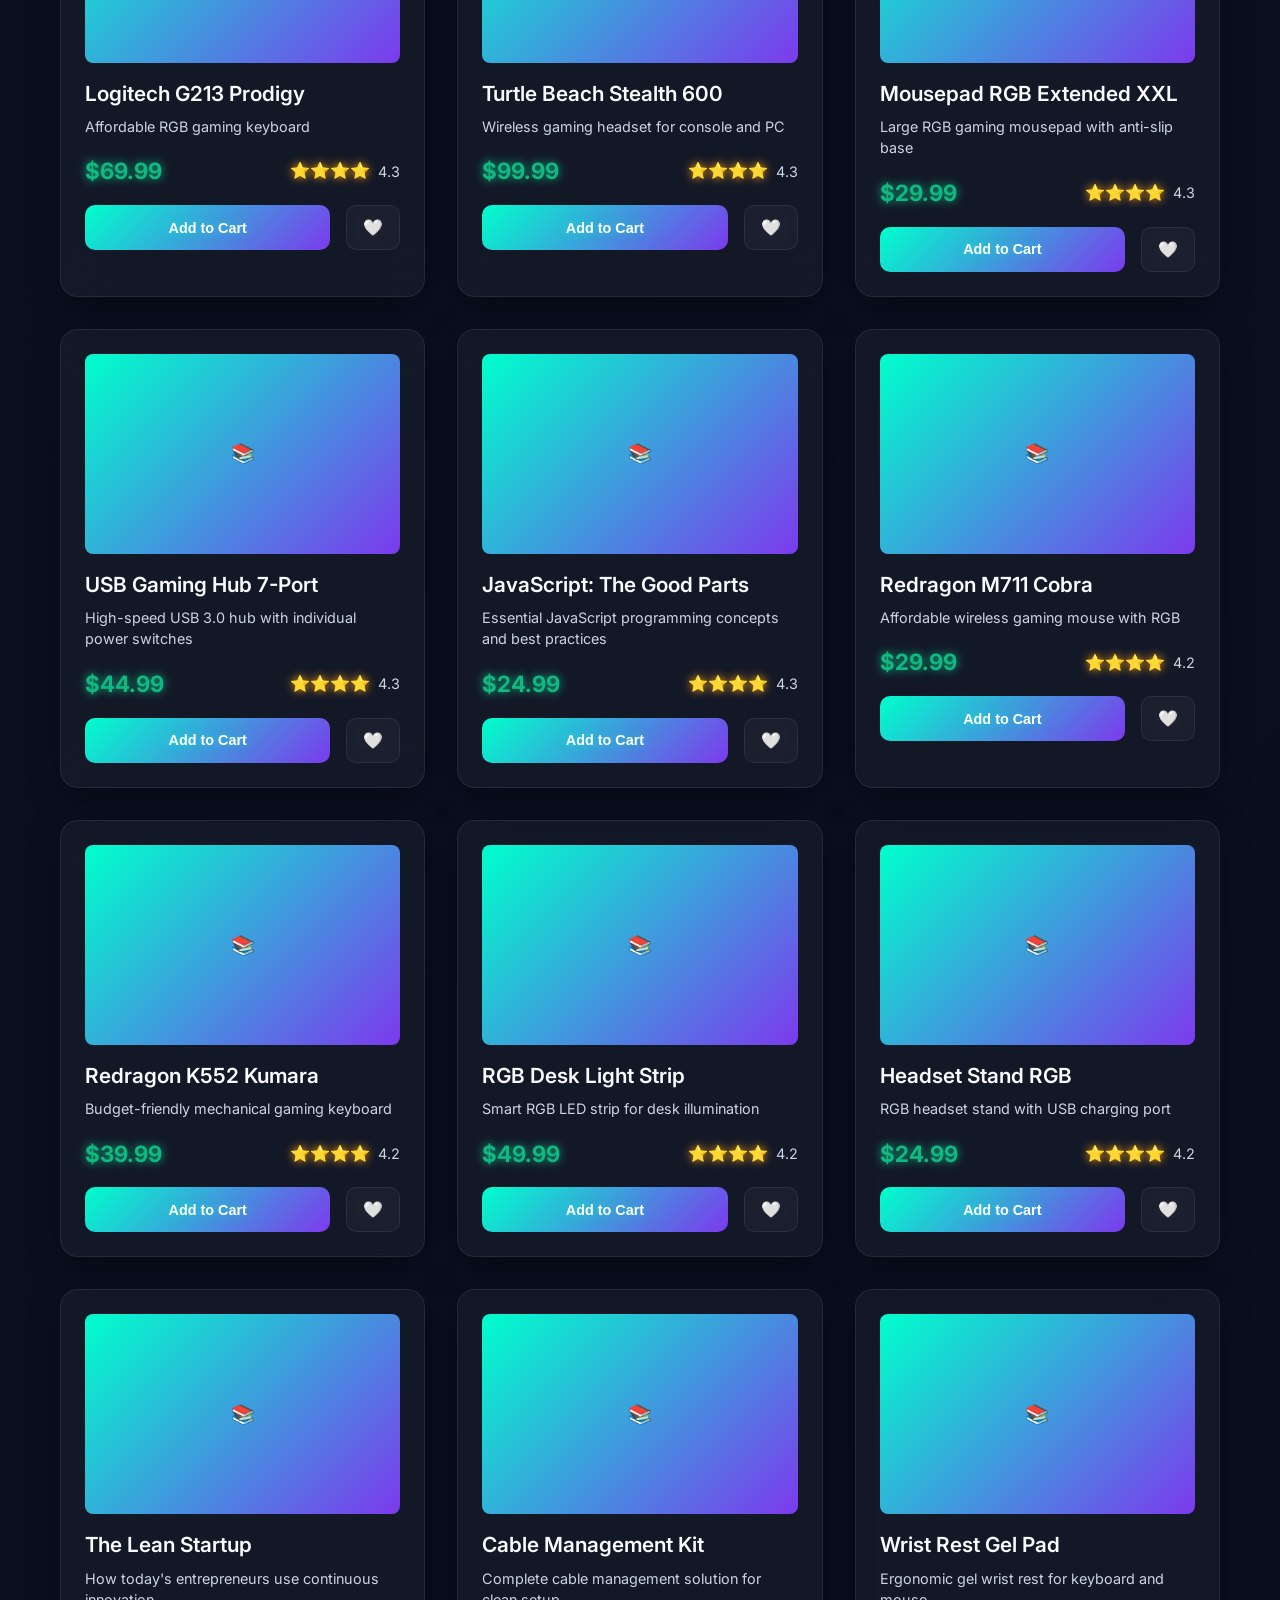
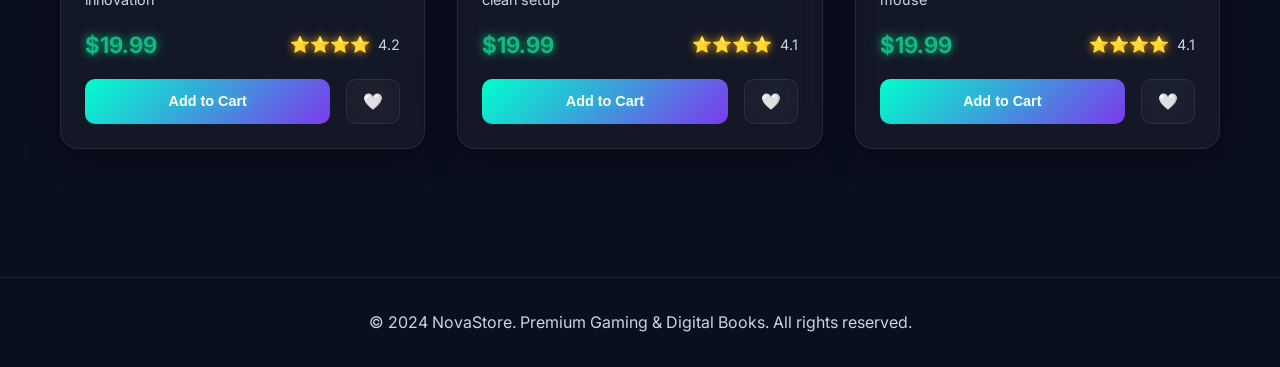
==== commit 04adac2a: "Add files via upload" ====
--- a/browse.html
+++ b/browse.html
@@ -3,7 +3,7 @@
 <head>
     <meta charset="UTF-8">
     <meta name="viewport" content="width=device-width, initial-scale=1.0">
-    <title>Browse - NovaStore</title>
+    <title>Browse Gaming Gear - NovaStore</title>
     <link rel="stylesheet" href="assets/style.css">
     <link rel="preconnect" href="https://fonts.googleapis.com">
     <link rel="preconnect" href="https://fonts.gstatic.com" crossorigin>
@@ -46,15 +46,14 @@
     <section class="browse-section">
         <div class="container">
             <div class="browse-header">
-                <h1 class="page-title">Browse Products</h1>
+                <h1 class="page-title">Browse Gaming Gear</h1>
                 <div class="filter-controls">
                     <select id="categoryFilter">
-                        <option value="all">All Categories</option>
+                        <option value="all">All Gaming Gear</option>
                         <option value="Gaming Gear - Mouse">Gaming Gear - Mouse</option>
                         <option value="Gaming Gear - Keyboard">Gaming Gear - Keyboard</option>
                         <option value="Gaming Gear - Headsets">Gaming Gear - Headsets</option>
                         <option value="Gaming Gear - Accessories">Gaming Gear - Accessories</option>
-                        <option value="eBooks">eBooks</option>
                     </select>
                     <select id="sortFilter">
                         <option value="featured">Featured</option>
